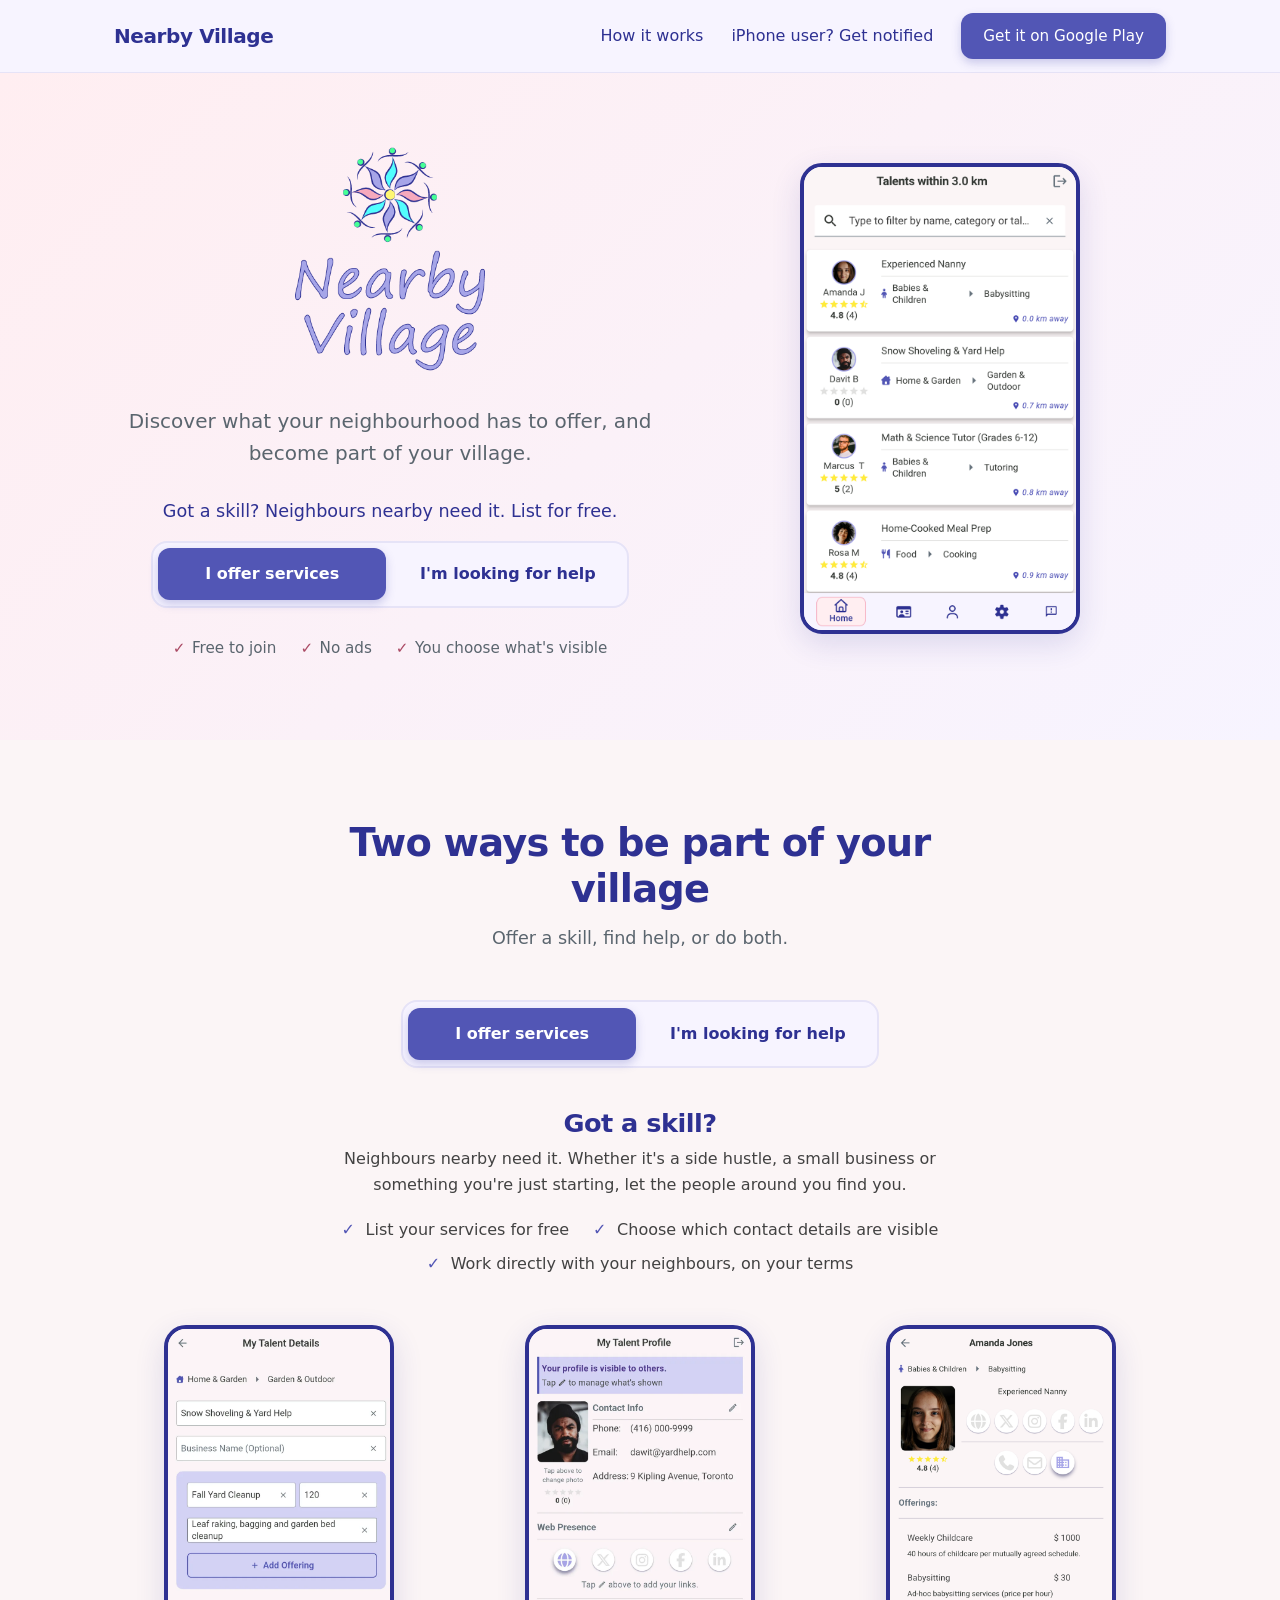
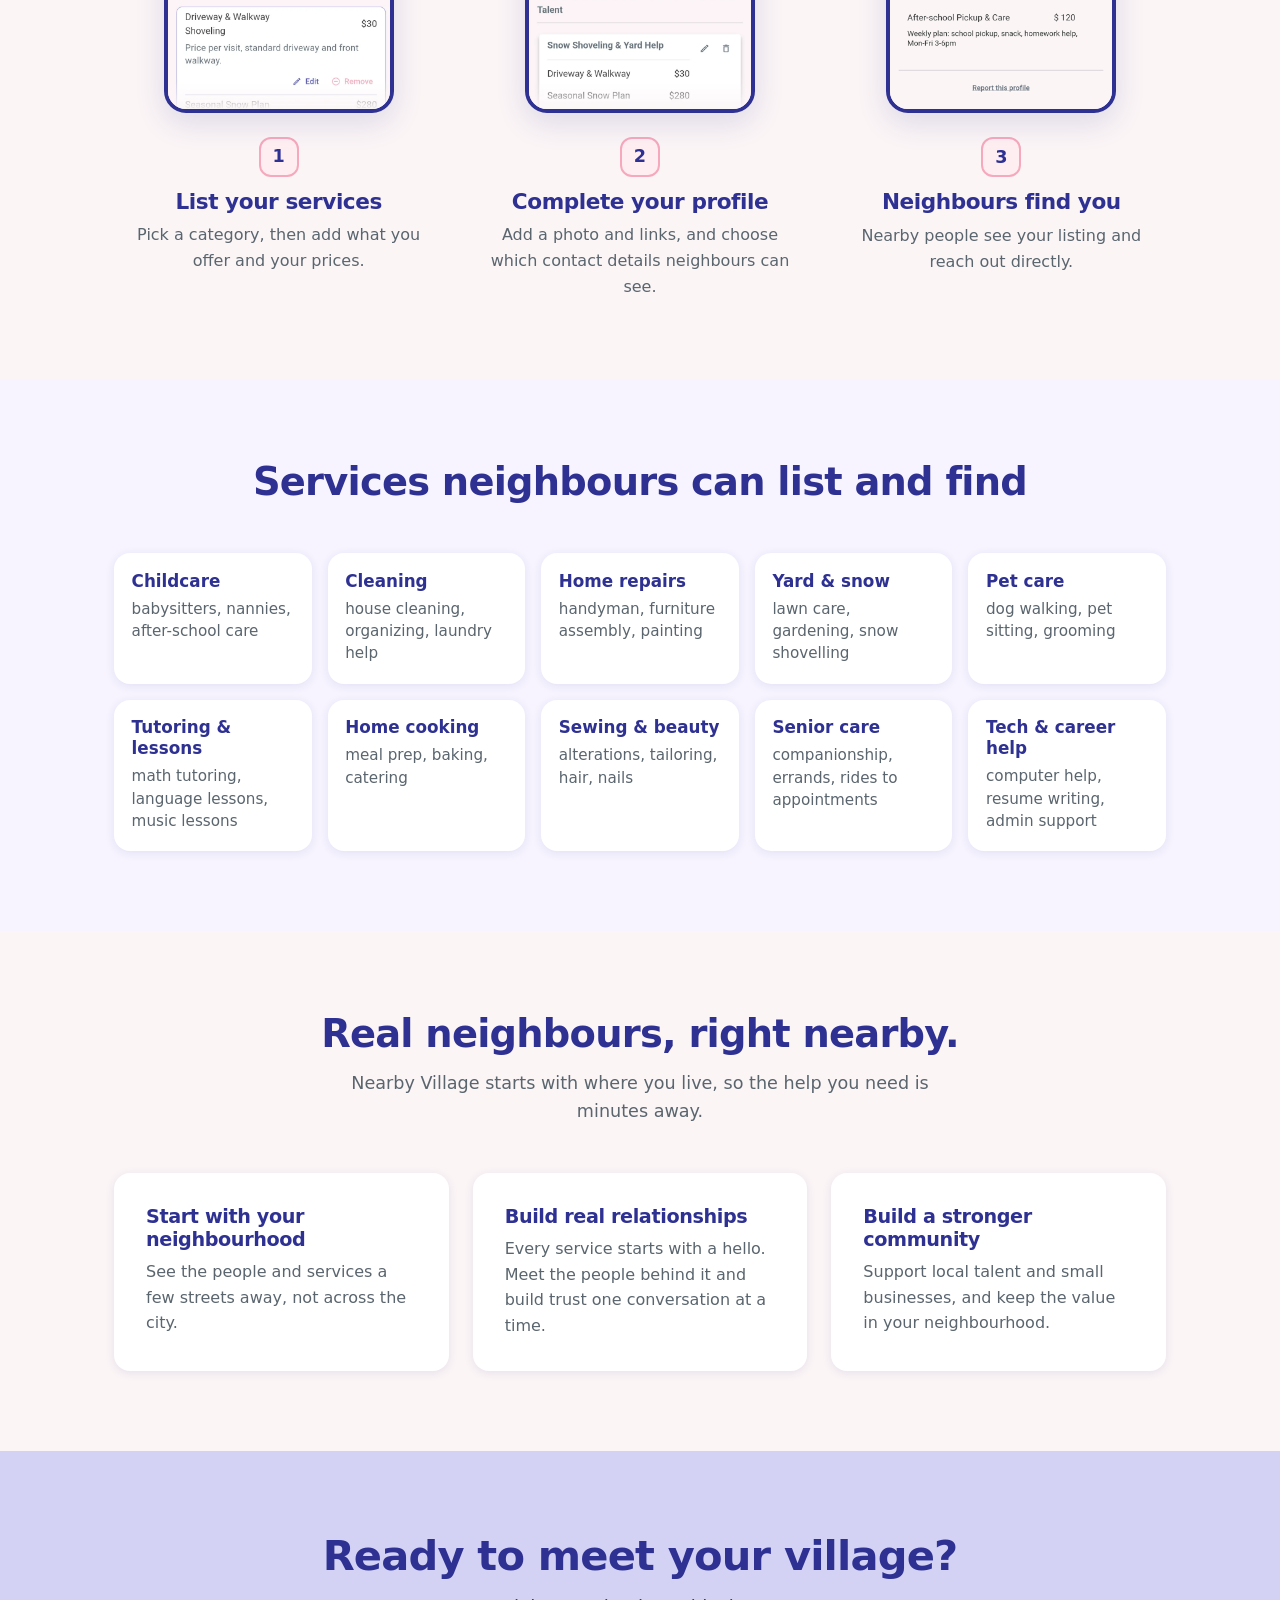
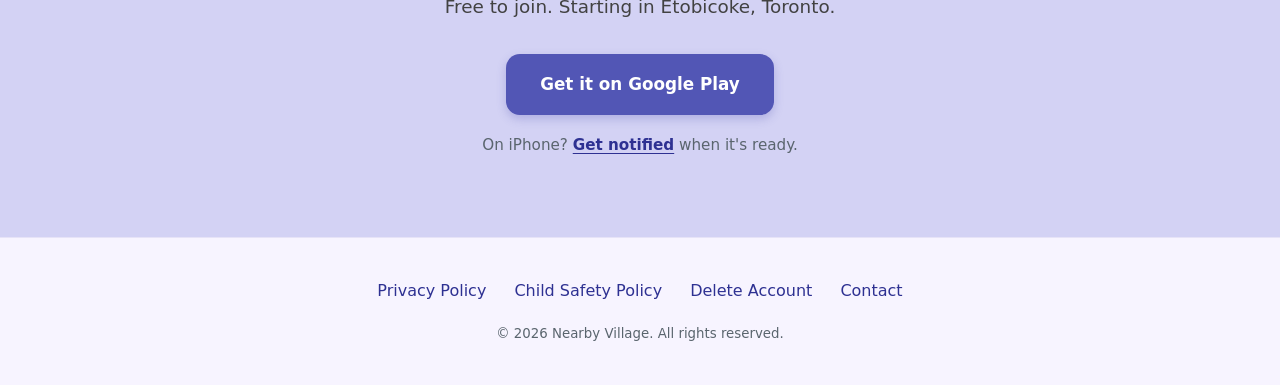
==== index.html @ 56f06c0d "Add Umami analytics script Added Umami analytics script to the HTML head." ====
<!DOCTYPE html>
<html lang="en-CA">
<head>
    <meta charset="UTF-8">
    <meta name="viewport" content="width=device-width, initial-scale=1.0">
    <title>Nearby Village | Discover what your neighbourhood has to offer</title>
    <meta name="description" content="Nearby Village helps you discover local talent, skills and services right in your neighbourhood. Free to join. Starting in Etobicoke, Toronto.">
    <meta name="theme-color" content="#FBF5F6">
    <meta property="og:title" content="Nearby Village | Discover what your neighbourhood has to offer">
    <meta property="og:description" content="Discover the talent, skills and services right in your neighbourhood. Free to join.">
    <meta property="og:type" content="website">
    <link rel="icon" href="nearby_village_logo.png">
    <style>
        :root {
            /* Backgrounds (taken from the app) */
            --bg-app: #FBF5F6;        /* app background */
            --bg-nav: #F7F4FF;        /* app bottom-bar lavender tint */
            --bg-panel: #D3D2F4;      /* app info-panel lavender */
            --bg-selected: #FFEEF1;   /* app selected-tab pink fill */

            /* Brand palette */
            --pink-soft: #F6A9BD;     /* app selected-tab border, highlighter */
            --pink-dark: #AA4A64;     /* small pink text and icons */
            --purple-btn: #5256B5;    /* app buttons and info-panel bar */
            --purple-dark: #2E3192;   /* headings, icons */
            --purple-light: #A6A5E8;

            /* Text */
            --text-dark: #424242;
            --text-light: #5A656E;

            --radius: 16px;
            --card-shadow: 0 2px 10px rgba(46, 49, 146, 0.10);
            --shadow: 0 10px 30px rgba(46, 49, 146, 0.14);
        }

        * { margin: 0; padding: 0; box-sizing: border-box; }

        html { scroll-behavior: smooth; }

        body {
            font-family: system-ui, -apple-system, BlinkMacSystemFont, 'Segoe UI', Roboto, 'Helvetica Neue', Arial, sans-serif;
            line-height: 1.6;
            color: var(--text-dark);
            background: var(--bg-app);
        }

        h1, h2, h3 { color: var(--purple-dark); line-height: 1.2; letter-spacing: -0.02em; }
        a { color: inherit; }
        a:focus-visible, .btn:focus-visible { outline: 3px solid var(--pink-dark); outline-offset: 3px; }

        .skip-link { position: absolute; left: -999px; top: 0; background: #fff; padding: .5rem 1rem; z-index: 200; }
        .skip-link:focus { left: 1rem; top: 1rem; }

        .container { max-width: 1100px; margin: 0 auto; padding: 0 1.5rem; }
        section[id] { scroll-margin-top: 80px; }

        /* ---------- Nav ---------- */
        nav {
            position: sticky; top: 0; z-index: 100;
            background: rgba(247, 244, 255, 0.94);
            backdrop-filter: blur(8px);
            border-bottom: 1px solid #E6E3F7;
        }
        .nav-inner { display: flex; align-items: center; justify-content: space-between; padding: .8rem 1.5rem; max-width: 1100px; margin: 0 auto; }
        .brand { font-weight: 700; font-size: 1.25rem; color: var(--purple-dark); text-decoration: none; letter-spacing: -0.02em; }
        .nav-links { display: flex; align-items: center; gap: 1.75rem; }
        .nav-links a { text-decoration: none; color: var(--purple-dark); font-weight: 500; transition: color .2s ease; }
        .nav-links a:not(.btn):hover { color: var(--pink-dark); }
        .nav-links .btn { color: #fff; padding: .55rem 1.25rem; font-size: .95rem; border-radius: 12px; }

        /* ---------- Buttons (same shape as the app) ---------- */
        .btn {
            display: inline-block; text-decoration: none; font-weight: 600; font-size: 1.05rem; text-align: center;
            padding: .95rem 2rem; border-radius: 14px; border: 2px solid transparent;
            transition: transform .2s ease, box-shadow .2s ease, background-color .2s ease, color .2s ease;
            cursor: pointer;
        }
        .btn-primary { background: var(--purple-btn); color: #fff; box-shadow: 0 4px 10px rgba(82, 86, 181, 0.28); }
        .btn-primary:hover { background: var(--purple-dark); transform: translateY(-2px); box-shadow: 0 8px 16px rgba(46, 49, 146, 0.3); }
        .btn-outline { background: #fff; color: var(--purple-btn); border-color: var(--purple-btn); box-shadow: 0 4px 10px rgba(82, 86, 181, 0.12); }
        .btn-outline:hover { background: var(--purple-btn); color: #fff; transform: translateY(-2px); }

        /* ---------- Hero ---------- */
        .hero { background: linear-gradient(135deg, var(--bg-selected) 0%, var(--bg-nav) 100%); padding: 4rem 0 5rem; overflow: hidden; }
        .hero-grid { display: grid; grid-template-columns: 1.1fr 0.9fr; gap: 3rem; align-items: center; }
        .logo { width: 260px; max-width: 100%; height: auto; display: block; margin: -.5rem 0 1rem -.75rem; }
        /* The headline stays on one line and the size scales down so it always fits its column */
        .hero h1 { font-size: clamp(1.7rem, 3.6vw, 2.6rem); font-weight: 700; margin-bottom: 1.25rem; }
        /* One banner behind the whole headline: lavender on the left fading to pink on the right, behind "village." */
        .hero h1 .banner {
            display: block;
            width: max-content;
            max-width: 100%;
            white-space: nowrap;
            padding: .15em .4em .2em;
            border-radius: .4em;
            background: linear-gradient(90deg, rgba(211, 210, 244, .7) 0%, rgba(211, 210, 244, .7) 30%, rgba(246, 169, 189, .6) 100%);
        }
        .hero .sub { font-size: 1.25rem; color: var(--text-light); margin-bottom: 1.75rem; max-width: 34em; }
        .hero .lead { font-weight: 400; color: var(--purple-dark); margin-bottom: 1rem; font-size: 1.1rem; }
        /* Whole text column is centred, so the logo sits on the same axis as the headline */
        .hero-text { text-align: center; }
        .hero-text .logo { margin-left: auto; margin-right: auto; }
        .hero h1 .banner { margin: 0 auto; }
        .hero .sub { margin-left: auto; margin-right: auto; }
        .trust { justify-content: center; }
        .hero .hero-tabs { margin: 0 auto 1.75rem; }
        .btn-row { display: flex; flex-wrap: wrap; gap: 1rem; margin-bottom: 1.75rem; }
        /* Both hero buttons share one width; colour shows which is primary */
        .btn-row .btn { min-width: 15rem; }
        .trust { display: flex; flex-wrap: wrap; gap: .5rem 1.5rem; list-style: none; color: var(--text-light); font-size: .95rem; }
        .trust li::before { content: "\2713"; color: var(--pink-dark); font-weight: 700; margin-right: .4rem; }
        .hero-visual { display: flex; justify-content: center; }

        /* ---------- Phone frame ----------
           The frame takes its height from the screenshot itself, so any screenshot ratio
           shows in full: nothing is cropped or stretched. */
        .phone {
            position: relative; width: min(280px, 70vw);
            border: 4px solid var(--purple-dark); border-radius: 22px;
            background: var(--bg-app); box-shadow: var(--shadow); overflow: hidden; flex-shrink: 0;
        }
        .phone img { width: 100%; height: auto; display: block; }

        /* ---------- Generic sections ---------- */
        .section { padding: 5rem 0; }
        .section-tint { background: var(--bg-nav); }
        .section-head { text-align: center; max-width: 640px; margin: 0 auto 3rem; }
        .section-head h2 { font-size: clamp(1.7rem, 3.5vw, 2.4rem); margin-bottom: .75rem; }
        .section-head p { color: var(--text-light); font-size: 1.1rem; }

        /* White cards with a soft shadow, like the talent cards in the app */
        .cards { display: grid; grid-template-columns: repeat(auto-fit, minmax(min(250px, 100%), 1fr)); gap: 1.5rem; }
        .card { background: #fff; padding: 2rem; border-radius: var(--radius); box-shadow: var(--card-shadow); transition: transform .3s ease, box-shadow .3s ease; }
        .card:hover { transform: translateY(-4px); box-shadow: 0 8px 20px rgba(46, 49, 146, 0.14); }
        .card h3 { font-size: 1.2rem; margin-bottom: .5rem; }
        .card p { color: var(--text-light); }

        /* ---------- Two ways: toggle + panels ---------- */
        .tabs { display: grid; grid-template-columns: 1fr 1fr; gap: .5rem; margin: 0 auto 2.5rem; padding: .35rem; width: fit-content; max-width: 100%; background: var(--bg-nav); border: 2px solid #E6E3F7; border-radius: 16px; }
        .tab { font: inherit; font-weight: 600; font-size: 1rem; color: var(--purple-dark); background: transparent; border: 2px solid transparent; border-radius: 12px; padding: .7rem 1.5rem; cursor: pointer; transition: background-color .2s ease, color .2s ease, box-shadow .2s ease; }
        .tab { text-align: center; text-decoration: none; display: block; }
        .tab:hover { background: var(--bg-selected); }
        .tab.on, .tab[aria-selected="true"] { background: var(--purple-btn); color: #fff; box-shadow: 0 4px 10px rgba(82, 86, 181, 0.28); }
        .tab.on:hover, .tab[aria-selected="true"]:hover { background: var(--purple-dark); }
        .tab:focus-visible { outline: 3px solid var(--pink-dark); outline-offset: 2px; }
        #get-started { scroll-margin-top: 70px; }
        .panel { margin-bottom: 4rem; }
        .js .panel { display: none; margin-bottom: 0; }
        .js .panel.active { display: block; animation: fade .35s ease; }
        @keyframes fade { from { opacity: 0; transform: translateY(8px); } to { opacity: 1; transform: none; } }
        .panel-intro { text-align: center; max-width: 60rem; margin: 0 auto 3rem; }
        .panel-intro h3 { font-size: 1.6rem; margin-bottom: .5rem; }
        .panel-intro p { margin: 0 auto 1.25rem; max-width: 40rem; }
        .checks { list-style: none; display: flex; flex-wrap: wrap; justify-content: center; gap: .5rem 1.5rem; }
        .checks li { position: relative; padding-left: 1.5rem; text-align: left; }
        .checks li::before { content: "\2713"; position: absolute; left: 0; font-weight: 700; color: var(--purple-btn); }
        .panel-help .checks li::before { color: var(--pink-dark); }

        /* ---------- How it works (one row) ---------- */
        .steps { display: grid; grid-template-columns: repeat(3, 1fr); gap: 2rem; align-items: start; }
        .step { display: flex; flex-direction: column; align-items: center; text-align: center; }
        .step .phone { width: min(230px, 100%); margin-bottom: 1.5rem; }
        .step-num {
            display: inline-flex; align-items: center; justify-content: center;
            width: 2.5rem; height: 2.5rem; border-radius: 12px;
            background: var(--bg-selected); border: 2px solid var(--pink-soft);
            color: var(--purple-dark); font-weight: 700; font-size: 1.1rem; margin-bottom: .75rem;
        }
        .step h3 { font-size: 1.35rem; margin-bottom: .5rem; }
        .step p { color: var(--text-light); max-width: 20em; }

        /* ---------- Final CTA ---------- */
        .final { background: var(--bg-panel); text-align: center; padding: 5rem 1.5rem; }
        .final h2 { font-size: clamp(1.8rem, 4vw, 2.6rem); margin-bottom: .75rem; }
        .final p { color: var(--text-dark); font-size: 1.15rem; margin-bottom: 2rem; }

        /* ---------- Footer (matches the app's light bottom bar) ---------- */
        footer { background: var(--bg-nav); border-top: 1px solid #E6E3F7; text-align: center; padding: 2.5rem 1.5rem; }
        footer .links { display: flex; flex-wrap: wrap; justify-content: center; gap: .5rem 1.75rem; margin-bottom: 1rem; }
        footer a { color: var(--purple-dark); text-decoration: none; font-weight: 500; }
        footer a:hover { text-decoration: underline; }
        footer small { color: var(--text-light); }

        /* ---------- App button labels + iPhone "Get notified" pop-up ---------- */
        .lbl-short { display: none; }
        .final .lbl-long { display: inline; }
        .final .lbl-short { display: none !important; }
        .final .ios-note { margin: 1.1rem 0 0; font-size: .95rem; color: var(--text-light); }
        .final .ios-note a { color: var(--purple-dark); font-weight: 600; text-underline-offset: 3px; }
        @media (max-width: 480px) {
            nav .lbl-long { display: none; }
            nav .lbl-short { display: inline; }
        }

        /* iPhone-only strip at the very top of the page */
        .ios-banner { display: none; background: var(--purple-dark); color: #fff; text-align: center; padding: .6rem 1rem; font-size: .95rem; line-height: 1.35; }
        .ios-banner button { font: inherit; font-weight: 700; color: #fff; background: none; border: none; padding: 0; margin-left: .35rem; text-decoration: underline; text-underline-offset: 3px; cursor: pointer; }
        .ios-banner button:focus-visible { outline: 3px solid var(--pink-soft); outline-offset: 3px; }
        .is-ios .ios-banner { display: block; }

        .is-ios .nav-links .nav-ios { display: none; }

        dialog#notify {
            border: none; border-radius: 20px; padding: 2rem 1.75rem 1.75rem;
            width: calc(100% - 2rem); max-width: 26rem; margin: auto;
            background: #fff; color: var(--text-dark); box-shadow: 0 20px 50px rgba(46, 49, 146, 0.3);
        }
        dialog#notify::backdrop { background: rgba(46, 49, 146, 0.35); }
        dialog#notify h2 { font-size: 1.5rem; margin-bottom: .6rem; padding-right: 2rem; }
        dialog#notify p { margin-bottom: 1rem; }
        dialog#notify .close {
            position: absolute; top: .6rem; right: .6rem; width: 2.5rem; height: 2.5rem;
            border: none; border-radius: 12px; background: transparent; color: var(--purple-dark);
            font-size: 1.6rem; line-height: 1; cursor: pointer;
        }
        dialog#notify .close:hover { background: var(--bg-selected); }
        dialog#notify label { display: block; font-weight: 600; color: var(--purple-dark); margin-bottom: .35rem; }
        dialog#notify input[type="email"] {
            width: 100%; font: inherit; padding: .8rem 1rem; border: 2px solid #D9D6F0; border-radius: 12px;
            background: #fff; color: var(--text-dark); margin-bottom: 1rem;
        }
        dialog#notify input[type="email"]:focus { outline: 3px solid var(--purple-light); outline-offset: 1px; border-color: var(--purple-btn); }
        dialog#notify .btn { width: 100%; }
        dialog#notify .hp { position: absolute; left: -9999px; width: 1px; height: 1px; overflow: hidden; }
        dialog#notify .fine { font-size: .85rem; color: var(--text-light); margin: 1rem 0 0; }
        dialog#notify .fine a { color: var(--purple-btn); }
        dialog#notify .status { min-height: 1.4em; margin: -.25rem 0 .75rem; font-size: .95rem; color: var(--pink-dark); }
        dialog#notify .done { display: none; text-align: center; padding: .5rem 0; }
        dialog#notify.sent .done { display: block; }
        dialog#notify.sent form, dialog#notify.sent .intro { display: none; }

        /* ---------- Services list ---------- */
        .services { list-style: none; display: grid; grid-template-columns: repeat(2, 1fr); gap: 1rem; }
        @media (min-width: 900px) { .services { grid-template-columns: repeat(5, 1fr); } }
        #services .section-head { max-width: 900px; }
        .services li { background: #fff; padding: 1.1rem 1.1rem 1.2rem; border-radius: var(--radius); box-shadow: var(--card-shadow); }
        .services strong { display: block; color: var(--purple-dark); font-size: 1.05rem; line-height: 1.25; margin-bottom: .4rem; }
        .services span { display: block; color: var(--text-light); font-size: .95rem; line-height: 1.45; }

        /* ---------- Responsive ---------- */
        @media (max-width: 800px) {
            .nav-links a:not(.btn) { display: none; }
            .hero { padding: 2.5rem 0 3.5rem; }
            .hero-grid { grid-template-columns: 1fr; gap: 2rem; }
            .panel-intro { margin-bottom: 2rem; }
            .hero-text { text-align: center; }
            .hero-text .logo { width: 210px; margin-left: auto; margin-right: auto; }
            .hero .sub { margin-left: auto; margin-right: auto; }
            /* Banner and toggle share one width so the column reads as a unit; the headline scales to fit the banner */
            .hero h1 { font-size: calc(min(100vw - 48px, 26rem) / 14.2); }
            .hero h1 .banner { margin: 0 auto; width: min(100%, 26rem); text-align: center; padding-left: 0; padding-right: 0; }
            .hero .hero-tabs { width: min(100%, 26rem); }
            .trust { justify-content: center; }
            .hero .hero-tabs { margin: 0 auto 1.75rem; }
            .section { padding: 3.5rem 0; }
            .tab { padding: .65rem .4rem; font-size: .9rem; }
            /* ---- Mobile polish: shorter first screen, swipeable steps ---- */
            .hero-text .logo { width: 150px; margin-bottom: .5rem; }
            .hero .sub { font-size: 1.05rem; margin-bottom: 1.1rem; line-height: 1.55; }
            .hero .lead { font-size: 1rem; margin-bottom: .9rem; }
            .hero h1 { margin-bottom: 1rem; }
            .hero .hero-tabs { margin-bottom: 1.25rem; }
            .card { padding: 1.4rem; }
            .steps { display: flex; grid-template-columns: none; gap: 1rem; overflow-x: auto; scroll-snap-type: x mandatory; margin: 0 -1.5rem; padding: 0 1.5rem 1.5rem; scroll-padding: 0 1.5rem; -webkit-overflow-scrolling: touch; scrollbar-width: none; }
            .steps::-webkit-scrollbar { display: none; }
            .step { flex: 0 0 72%; scroll-snap-align: center; }
        }

        /* Very small phones: slightly smaller toggle text so it stays on one line */
        @media (max-width: 380px) {
            .tab { font-size: .82rem; padding: .65rem .2rem; }
            .hero .lead { font-size: .92rem; }
        }

        /* On small phones one line would make the headline too small, so it breaks into two lines */
        @media (max-width: 560px) {
            .hero .lead .nb { display: block; }
        }

        @media (prefers-reduced-motion: reduce) {
            html { scroll-behavior: auto; }
            * { transition: none !important; }
        }
    </style>
    <script defer src="https://cloud.umami.is/script.js" data-website-id="71352542-48fd-4dcd-9849-dbdf01600e5c"></script>
</head>
<body>
    <a class="skip-link" href="#main">Skip to content</a>

    <div class="ios-banner">Coming soon to iPhone. <button type="button" data-notify-btn>Get notified</button></div>

    <nav aria-label="Main">
        <div class="nav-inner">
            <a class="brand" href="index.html">Nearby Village</a>
            <div class="nav-links">
                <a href="#get-started">How it works</a>
                <a class="nav-ios" href="#notify" data-notify>iPhone user? Get notified</a>
                <a class="btn btn-primary" data-app-link href="https://play.google.com/store/apps/details?id=com.rise.nearby"><span class="lbl-long">Get it on Google Play</span><span class="lbl-short">Google Play</span></a>
            </div>
        </div>
    </nav>

    <main id="main">

        <!-- ================= HERO ================= -->
        <section class="hero">
            <div class="container hero-grid">
                <div class="hero-text">
                    <img src="nearby_village_logo.png" alt="Nearby Village app logo" class="logo">
                    <p class="sub">Discover what your neighbourhood has to offer, and become part of your village.</p>
                    <p class="lead"><span class="nb">Got a skill? Neighbours nearby need it.</span> <span class="nb">List for free.</span></p>
                    <div class="tabs hero-tabs">
                        <a href="#for-talents" class="tab on">I offer services</a>
                        <a href="#for-help" class="tab">I'm looking for help</a>
                    </div>
                    <ul class="trust">
                        <li>Free to join</li>
                        <li>No ads</li>
                        <li>You choose what's visible</li>
                    </ul>
                </div>
                <div class="hero-visual">
                    <div class="phone">
                        <img src="screens/list.png" alt="Nearby Village app home screen listing talents within 3 km, with ratings and distance" width="720" height="1232">
                    </div>
                </div>
            </div>
        </section>

        <!-- ================= TWO WAYS + HOW IT WORKS ================= -->
        <section class="section" id="get-started">
            <div class="container">
                <div class="section-head">
                    <h2>Two ways to be part of your village</h2>
                    <p>Offer a skill, find help, or do both.</p>
                </div>

                <div class="tabs" role="tablist" aria-label="Choose how you'll use Nearby Village">
                    <button class="tab" role="tab" id="tab-talents" aria-controls="for-talents" aria-selected="true" type="button">I offer services</button>
                    <button class="tab" role="tab" id="tab-help" aria-controls="for-help" aria-selected="false" type="button">I'm looking for help</button>
                </div>

                <div class="panel panel-talent active" id="for-talents" role="tabpanel" aria-labelledby="tab-talents">
                    <div class="panel-intro">
                        <h3>Got a skill?</h3>
                        <p>Neighbours nearby need it. Whether it's a side hustle, a small business or something you're just starting, let the people around you find you.</p>
                        <ul class="checks">
                            <li>List your services for free</li>
                            <li>Choose which contact details are visible</li>
                            <li>Work directly with your neighbours, on your terms</li>
                        </ul>
                    </div>
                    <div class="steps">
                        <div class="step">
                            <div class="phone"><img src="screens/talent-details.webp" alt="Nearby Village app screen for adding a service with its offerings and prices" loading="lazy" width="720" height="1232"></div>
                            <span class="step-num">1</span>
                            <h3>List your services</h3>
                            <p>Pick a category, then add what you offer and your prices.</p>
                        </div>
                        <div class="step">
                            <div class="phone"><img src="screens/talent-profile.webp" alt="Nearby Village app talent profile showing contact info, web links and listed services" loading="lazy" width="720" height="1232"></div>
                            <span class="step-num">2</span>
                            <h3>Complete your profile</h3>
                            <p>Add a photo and links, and choose which contact details neighbours can see.</p>
                        </div>
                        <div class="step">
                            <div class="phone"><img src="screens/talent.png" alt="Nearby Village app talent profile as neighbours see it, with rating, offerings and contact options" loading="lazy" width="720" height="1232"></div>
                            <span class="step-num">3</span>
                            <h3>Neighbours find you</h3>
                            <p>Nearby people see your listing and reach out directly.</p>
                        </div>
                    </div>
                </div>

                <div class="panel panel-help" id="for-help" role="tabpanel" aria-labelledby="tab-help">
                    <div class="panel-intro">
                        <h3>Looking for help?</h3>
                        <p>Find people nearby for everyday tasks and see who is in your neighbourhood before you reach out.</p>
                        <ul class="checks">
                            <li>Browse local talent in your area</li>
                            <li>Check ratings and reviews from neighbours</li>
                            <li>Contact people directly</li>
                        </ul>
                    </div>
                    <div class="steps">
                        <div class="step">
                            <div class="phone"><img src="screens/map.png" alt="Nearby Village app screen with a map and slider for setting your neighbourhood radius" loading="lazy" width="720" height="1232"></div>
                            <span class="step-num">1</span>
                            <h3>Set your neighbourhood</h3>
                            <p>Choose how far to look, from 1 km to 30 km. Your full address stays private unless you list a skill and choose to share it.</p>
                        </div>
                        <div class="step">
                            <div class="phone"><img src="screens/list.png" alt="Nearby Village app list of local talent in your neighbourhood" loading="lazy" width="720" height="1232"></div>
                            <span class="step-num">2</span>
                            <h3>Browse who&rsquo;s nearby</h3>
                            <p>See local talent and services around you.</p>
                        </div>
                        <div class="step">
                            <div class="phone"><img src="screens/talent.png" alt="Nearby Village app talent profile with rating, offerings and contact options" loading="lazy" width="720" height="1232"></div>
                            <span class="step-num">3</span>
                            <h3>Check ratings, then reach out</h3>
                            <p>Contact neighbours directly, on your terms.</p>
                        </div>
                    </div>
                </div>
            </div>
        </section>

        <!-- ================= SERVICES ================= -->
        <section class="section section-tint" id="services">
            <div class="container">
                <div class="section-head">
                    <h2>Services neighbours can list and find</h2>
                </div>
                <ul class="services">
                    <li><strong>Childcare</strong><span>babysitters, nannies, after-school care</span></li>
                    <li><strong>Cleaning</strong><span>house cleaning, organizing, laundry help</span></li>
                    <li><strong>Home repairs</strong><span>handyman, furniture assembly, painting</span></li>
                    <li><strong>Yard &amp; snow</strong><span>lawn care, gardening, snow shovelling</span></li>
                    <li><strong>Pet care</strong><span>dog walking, pet sitting, grooming</span></li>
                    <li><strong>Tutoring &amp; lessons</strong><span>math tutoring, language lessons, music lessons</span></li>
                    <li><strong>Home cooking</strong><span>meal prep, baking, catering</span></li>
                    <li><strong>Sewing &amp; beauty</strong><span>alterations, tailoring, hair, nails</span></li>
                    <li><strong>Senior care</strong><span>companionship, errands, rides to appointments</span></li>
                    <li><strong>Tech &amp; career help</strong><span>computer help, resume writing, admin support</span></li>
                </ul>
            </div>
        </section>

        <!-- ================= WHY NEARBY ================= -->
        <section class="section">
            <div class="container">
                <div class="section-head">
                    <h2>Real neighbours, right nearby.</h2>
                    <p>Nearby Village starts with where you live, so the help you need is minutes away.</p>
                </div>
                <div class="cards">
                    <div class="card">
                        <h3>Start with your neighbourhood</h3>
                        <p>See the people and services a few streets away, not across the city.</p>
                    </div>
                    <div class="card">
                        <h3>Build real relationships</h3>
                        <p>Every service starts with a hello. Meet the people behind it and build trust one conversation at a time.</p>
                    </div>
                    <div class="card">
                        <h3>Build a stronger community</h3>
                        <p>Support local talent and small businesses, and keep the value in your neighbourhood.</p>
                    </div>
                </div>
            </div>
        </section>

        <!-- ================= FINAL CTA ================= -->
        <section class="final" id="get-app">
            <div class="container">
                <h2>Ready to meet your village?</h2>
                <p>Free to join. Starting in Etobicoke, Toronto.</p>
                <a class="btn btn-primary" data-app-link href="https://play.google.com/store/apps/details?id=com.rise.nearby"><span class="lbl-long">Get it on Google Play</span><span class="lbl-short">Get it on Google Play</span></a>
                <p class="ios-note">On iPhone? <a href="#notify" data-notify>Get notified</a> when it's ready.</p>
            </div>
        </section>

    </main>

    <footer>
        <div class="links">
            <a href="privacy.html">Privacy Policy</a>
            <a href="child_safety_policy.html">Child Safety Policy</a>
            <a href="delete_account.html">Delete Account</a>
            <!-- TODO: swap for a custom-domain address when ready -->
            <a href="mailto:nearby.feedback@gmail.com">Contact</a>
        </div>
        <small>&copy; 2026 Nearby Village. All rights reserved.</small>
    </footer>
    <script>
        (function () {
            document.documentElement.classList.add('js');
            var tabs = { 'for-talents': document.getElementById('tab-talents'), 'for-help': document.getElementById('tab-help') };
            function show(id, scroll) {
                Object.keys(tabs).forEach(function (k) {
                    var on = k === id;
                    tabs[k].setAttribute('aria-selected', on);
                    tabs[k].tabIndex = on ? 0 : -1;
                    document.getElementById(k).classList.toggle('active', on);
                });
                if (scroll) document.getElementById('get-started').scrollIntoView({ behavior: 'smooth' });
            }
            Object.keys(tabs).forEach(function (k) {
                tabs[k].addEventListener('click', function () { show(k, false); history.replaceState(null, '', '#' + k); });
                tabs[k].addEventListener('keydown', function (e) {
                    if (e.key === 'ArrowLeft' || e.key === 'ArrowRight') {
                        var other = k === 'for-talents' ? 'for-help' : 'for-talents';
                        show(other, false); tabs[other].focus();
                    }
                });
            });
            document.querySelectorAll('a[href="#for-talents"], a[href="#for-help"]').forEach(function (a) {
                a.addEventListener('click', function (e) {
                    e.preventDefault();
                    var id = a.getAttribute('href').slice(1);
                    show(id, true); history.replaceState(null, '', '#' + id);
                });
            });
            var h = location.hash.slice(1);
            show(tabs[h] ? h : 'for-talents', false);
            if (tabs[h]) document.getElementById('get-started').scrollIntoView();
        })();
    </script>
    <dialog id="notify" aria-labelledby="notify-title">
        <button type="button" class="close" aria-label="Close">&times;</button>
        <div class="intro">
            <h2 id="notify-title">Coming soon to iPhone</h2>
            <p>We'll let you know as soon as Nearby Village is available on the App Store.</p>
        </div>
        <form id="notify-form" novalidate>
            <label for="notify-email">Your email</label>
            <input type="email" id="notify-email" name="email" autocomplete="email" inputmode="email" placeholder="you@example.com" required>
            <div class="hp" aria-hidden="true"><label>Leave this empty <input type="text" name="website" tabindex="-1" autocomplete="off"></label></div>
            <p class="status" id="notify-status" role="status" aria-live="polite"></p>
            <button type="submit" class="btn btn-primary">Notify me</button>
            <p class="fine">We'll send one email when it's ready, and nothing else. You can unsubscribe at any time. See our <a href="privacy.html#email-signup">Privacy Policy</a>.</p>
        </form>
        <div class="done" role="status">
            <h2>You're on the list!</h2>
            <p>Thank you. We'll email you as soon as Nearby Village is on the App Store.</p>
            <button type="button" class="btn btn-primary close-done">Close</button>
        </div>
    </dialog>
    <script>
        /* App links and the iPhone "Get notified" pop-up */
        (function () {
            /* ---- SETTINGS: fill these in ---- */
            var CONFIG = {
                playUrl: 'https://play.google.com/store/apps/details?id=com.rise.nearby',            /* your Google Play listing URL, e.g. https://play.google.com/store/apps/details?id=... */
                firebase: { projectId: 'nearby-ios-85bf2', apiKey: 'AIzaSyARjsWOo3f2gd5XRJ0lJ5teA9H68BiLJgk' }   /* from Firebase console > Project settings > Your apps > Web app */
            };

            var ua = navigator.userAgent || '';
            var isIOS = /iPhone|iPad|iPod/.test(ua) || (navigator.platform === 'MacIntel' && navigator.maxTouchPoints > 1);
            if (isIOS) document.documentElement.classList.add('is-ios');
            var dlg = document.getElementById('notify');
            var form = document.getElementById('notify-form');
            var email = document.getElementById('notify-email');
            var status = document.getElementById('notify-status');

            function openDialog(e) {
                if (e) e.preventDefault();
                if (dlg.showModal) { dlg.showModal(); } else { dlg.setAttribute('open', ''); }
                setTimeout(function () { email.focus(); }, 50);
            }
            function closeDialog() { if (dlg.close) { dlg.close(); } else { dlg.removeAttribute('open'); } }

            /* Android, desktop and everything else: straight to Google Play. iPhone/iPad: "Get notified". */
            document.querySelectorAll('[data-app-link]').forEach(function (a) {
                if (isIOS) {
                    a.setAttribute('href', '#notify');
                    a.innerHTML = '<span class="lbl-long">Get notified</span><span class="lbl-short">Get notified</span>';
                    a.addEventListener('click', openDialog);
                } else if (CONFIG.playUrl) {
                    a.setAttribute('href', CONFIG.playUrl);
                }
            });
            document.querySelectorAll('.ios-note').forEach(function (n) { if (isIOS) n.style.display = 'none'; });
            document.querySelectorAll('[data-notify-btn]').forEach(function (b) { b.addEventListener('click', openDialog); });
            document.querySelectorAll('a[data-notify]').forEach(function (a) { a.addEventListener('click', openDialog); });

            if (location.hash === '#notify') openDialog();   /* arriving from the other pages' menu */
            dlg.querySelector('.close').addEventListener('click', closeDialog);
            dlg.querySelector('.close-done').addEventListener('click', closeDialog);
            dlg.addEventListener('click', function (e) { if (e.target === dlg) closeDialog(); });
            dlg.addEventListener('close', function () { dlg.classList.remove('sent'); status.textContent = ''; form.reset(); });

            form.addEventListener('submit', function (e) {
                e.preventDefault();
                var value = email.value.trim().toLowerCase();
                status.textContent = '';
                if (!/^[^@\s]+@[^@\s]+\.[^@\s]+$/.test(value) || value.length > 254) {
                    status.textContent = 'Please enter a valid email address.';
                    email.focus();
                    return;
                }
                if (form.elements.website.value) { dlg.classList.add('sent'); return; }   /* hidden field filled in: a bot */
                var fb = CONFIG.firebase;
                if (!fb.projectId || !fb.apiKey) {
                    console.warn('Email sign-up is not configured yet (CONFIG.firebase).');
                    status.textContent = 'Sign-up is not available just yet. Please check back soon.';
                    return;
                }
                var btn = form.querySelector('button[type="submit"]');
                btn.disabled = true;
                var url = 'https://firestore.googleapis.com/v1/projects/' + encodeURIComponent(fb.projectId) +
                    '/databases/(default)/documents/waitList?documentId=' + encodeURIComponent(value) +
                    '&key=' + encodeURIComponent(fb.apiKey);
                fetch(url, {
                    method: 'POST',
                    headers: { 'Content-Type': 'application/json' },
                    body: JSON.stringify({ fields: {
                        email: { stringValue: value },
                        source: { stringValue: 'website' },
                        consent: { stringValue: 'Email me once when Nearby Village is available on the App Store' },
                        createdAt: { timestampValue: new Date().toISOString() }
                    } })
                }).then(function (r) {
                    /* 403/409 means this address is already on the list. We show the same thank-you, so nobody can check who is on it. */
                    if (r.ok || r.status === 403 || r.status === 409) { dlg.classList.add('sent'); }
                    else { throw new Error('HTTP ' + r.status); }
                }).catch(function (err) {
                    console.warn('Sign-up failed', err);
                    status.textContent = 'Something went wrong. Please try again in a moment.';
                }).then(function () { btn.disabled = false; });
            });
        })();
    </script>
    <!-- Cloudflare Web Analytics --><script type='module' src='https://static.cloudflareinsights.com/beacon.min.js' data-cf-beacon='{"token": "25209b9ceb5647c0b08dbc9ea81604d3"}'></script><!-- End Cloudflare Web Analytics -->
</body>
</html>
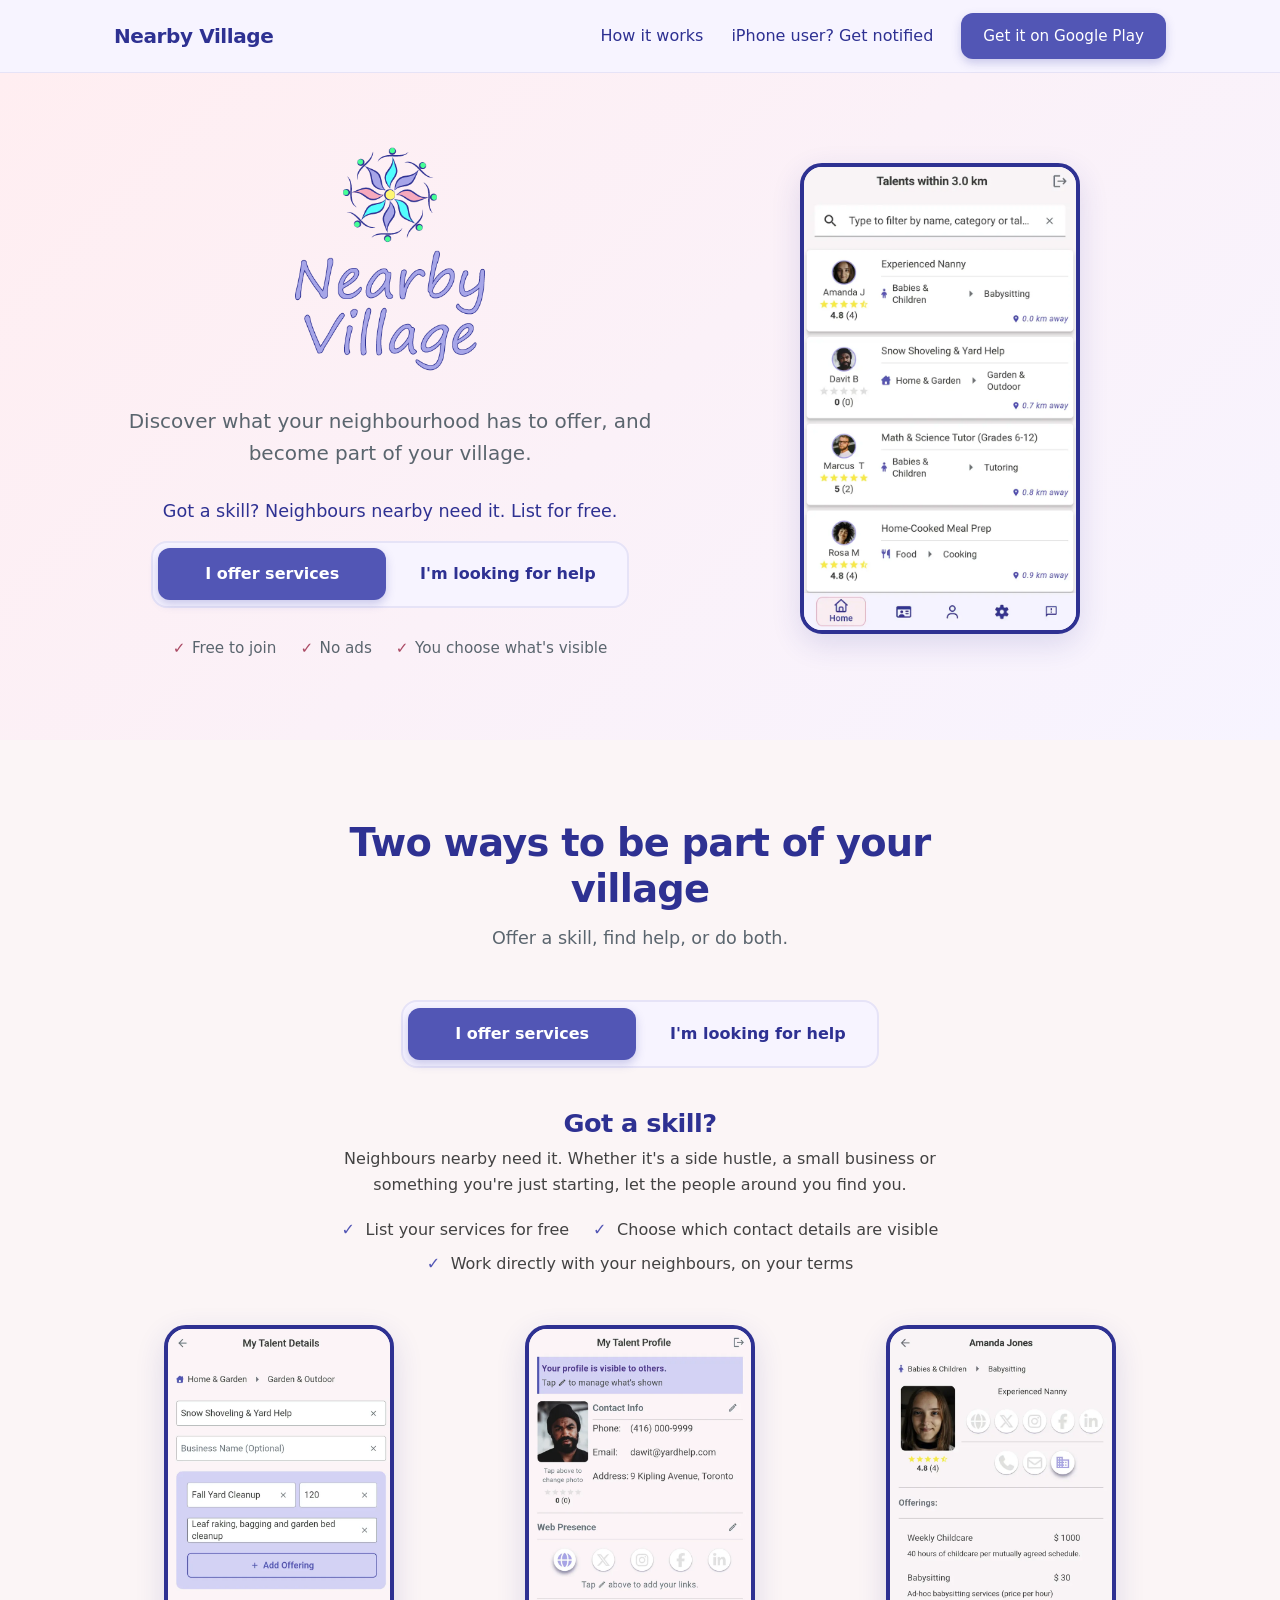
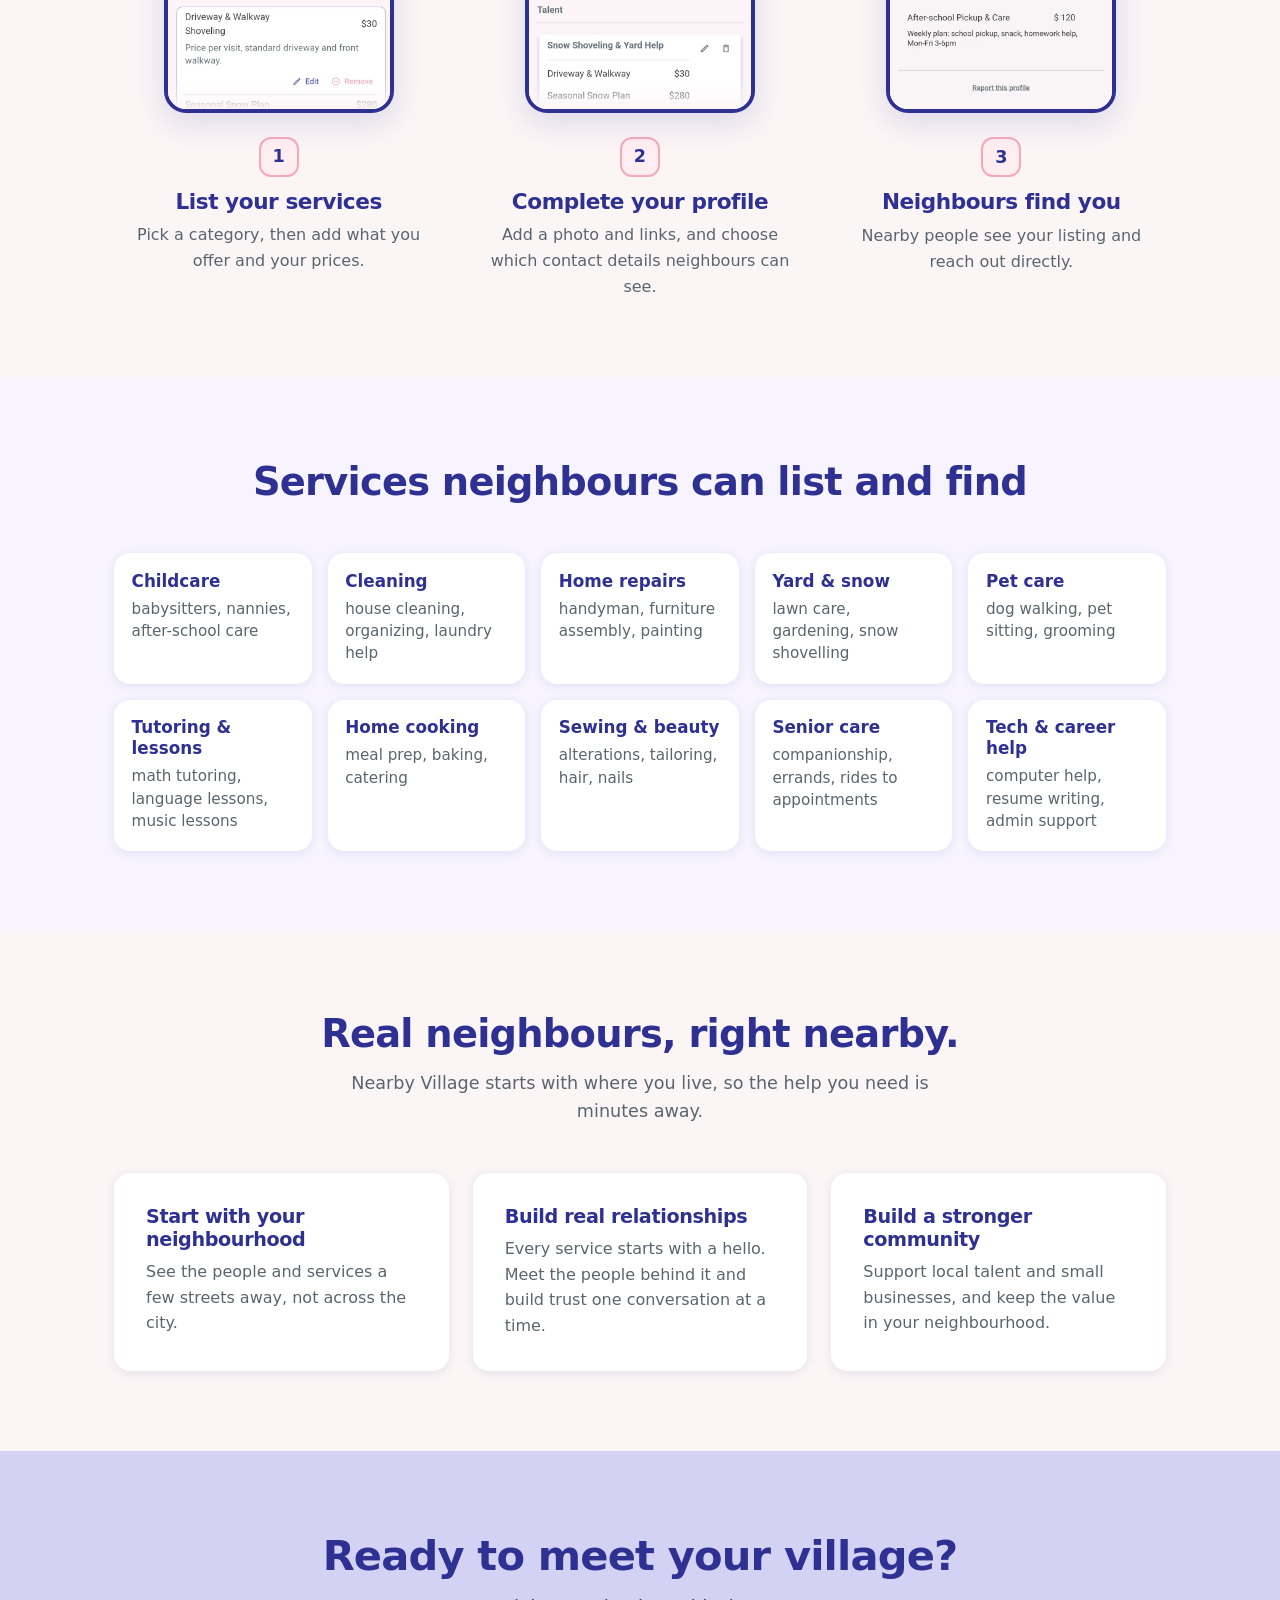
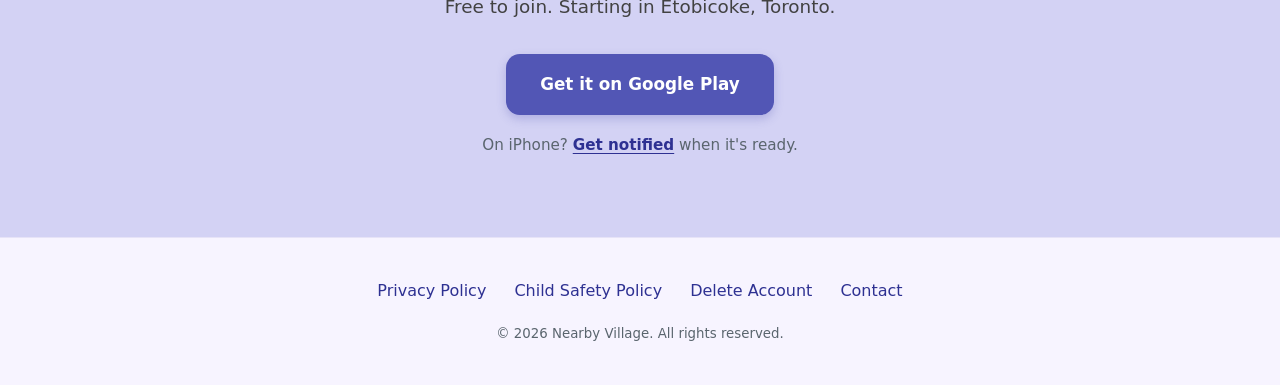
==== commit 117b3e3b: "Add files via upload" ====
--- a/index.html
+++ b/index.html
@@ -3,12 +3,21 @@
 <head>
     <meta charset="UTF-8">
     <meta name="viewport" content="width=device-width, initial-scale=1.0">
-    <title>Nearby Village | Discover what your neighbourhood has to offer</title>
+    <title>Nearby Village | Discover local talent near you</title>
     <meta name="description" content="Nearby Village helps you discover local talent, skills and services right in your neighbourhood. Free to join. Starting in Etobicoke, Toronto.">
+    <link rel="canonical" href="https://nearbyvillage.ca/">
     <meta name="theme-color" content="#FBF5F6">
     <meta property="og:title" content="Nearby Village | Discover what your neighbourhood has to offer">
     <meta property="og:description" content="Discover the talent, skills and services right in your neighbourhood. Free to join.">
     <meta property="og:type" content="website">
+    <meta property="og:url" content="https://nearbyvillage.ca/">
+    <meta property="og:site_name" content="Nearby Village">
+    <meta property="og:image" content="https://nearbyvillage.ca/nearby_village_logo.png">
+    <meta property="og:image:alt" content="Nearby Village logo">
+    <meta name="twitter:card" content="summary">
+    <meta name="twitter:title" content="Nearby Village | Discover what your neighbourhood has to offer">
+    <meta name="twitter:description" content="Discover the talent, skills and services right in your neighbourhood. Free to join.">
+    <meta name="twitter:image" content="https://nearbyvillage.ca/nearby_village_logo.png">
     <link rel="icon" href="nearby_village_logo.png">
     <style>
         :root {
@@ -97,7 +106,7 @@
             border-radius: .4em;
             background: linear-gradient(90deg, rgba(211, 210, 244, .7) 0%, rgba(211, 210, 244, .7) 30%, rgba(246, 169, 189, .6) 100%);
         }
-        .hero .sub { font-size: 1.25rem; color: var(--text-light); margin-bottom: 1.75rem; max-width: 34em; }
+        .hero .sub { font-size: 1.25rem; font-weight: 400; line-height: 1.6; letter-spacing: normal; color: var(--text-light); margin-bottom: 1.75rem; max-width: 34em; }
         .hero .lead { font-weight: 400; color: var(--purple-dark); margin-bottom: 1rem; font-size: 1.1rem; }
         /* Whole text column is centred, so the logo sits on the same axis as the headline */
         .hero-text { text-align: center; }
@@ -287,17 +296,17 @@
     <script defer src="https://cloud.umami.is/script.js" data-website-id="71352542-48fd-4dcd-9849-dbdf01600e5c"></script>
 </head>
 <body>
-    <a class="skip-link" href="#main">Skip to content</a>
-
-    <div class="ios-banner">Coming soon to iPhone. <button type="button" data-notify-btn>Get notified</button></div>
+    <a class="skip-link" href="#main" data-umami-event="Skip to content click" data-umami-event-location="top of page">Skip to content</a>
+
+    <div class="ios-banner">Coming soon to iPhone. <button type="button" data-notify-btn data-umami-event="Get notified click" data-umami-event-location="iPhone banner">Get notified</button></div>
 
     <nav aria-label="Main">
         <div class="nav-inner">
-            <a class="brand" href="index.html">Nearby Village</a>
+            <a class="brand" href="/" data-umami-event="Brand click" data-umami-event-location="top bar">Nearby Village</a>
             <div class="nav-links">
-                <a href="#get-started">How it works</a>
-                <a class="nav-ios" href="#notify" data-notify>iPhone user? Get notified</a>
-                <a class="btn btn-primary" data-app-link href="https://play.google.com/store/apps/details?id=com.rise.nearby"><span class="lbl-long">Get it on Google Play</span><span class="lbl-short">Google Play</span></a>
+                <a href="#get-started" data-umami-event="How it works click" data-umami-event-location="top bar">How it works</a>
+                <a class="nav-ios" href="#notify" data-notify data-umami-event="Get notified click" data-umami-event-location="top bar">iPhone user? Get notified</a>
+                <a class="btn btn-primary" data-app-link href="https://play.google.com/store/apps/details?id=com.rise.nearby" data-umami-event="Google Play click" data-umami-event-location="top bar"><span class="lbl-long">Get it on Google Play</span><span class="lbl-short">Get the app</span></a>
             </div>
         </div>
     </nav>
@@ -308,12 +317,12 @@
         <section class="hero">
             <div class="container hero-grid">
                 <div class="hero-text">
-                    <img src="nearby_village_logo.png" alt="Nearby Village app logo" class="logo">
-                    <p class="sub">Discover what your neighbourhood has to offer, and become part of your village.</p>
+                    <img src="nearby_village_logo.png" alt="Nearby Village app logo" class="logo" width="408" height="408">
+                    <h1 class="sub">Discover what your neighbourhood has to offer, and become part of your village.</h1>
                     <p class="lead"><span class="nb">Got a skill? Neighbours nearby need it.</span> <span class="nb">List for free.</span></p>
                     <div class="tabs hero-tabs">
-                        <a href="#for-talents" class="tab on">I offer services</a>
-                        <a href="#for-help" class="tab">I'm looking for help</a>
+                        <a href="#for-talents" class="tab on" data-umami-event="I offer services click" data-umami-event-location="hero">I offer services</a>
+                        <a href="#for-help" class="tab" data-umami-event="I'm looking for help click" data-umami-event-location="hero">I'm looking for help</a>
                     </div>
                     <ul class="trust">
                         <li>Free to join</li>
@@ -323,7 +332,7 @@
                 </div>
                 <div class="hero-visual">
                     <div class="phone">
-                        <img src="screens/list.png" alt="Nearby Village app home screen listing talents within 3 km, with ratings and distance" width="720" height="1232">
+                        <img src="screens/list.webp" alt="Nearby Village app home screen listing talents within 3 km, with ratings and distance" width="720" height="1226">
                     </div>
                 </div>
             </div>
@@ -338,8 +347,8 @@
                 </div>
 
                 <div class="tabs" role="tablist" aria-label="Choose how you'll use Nearby Village">
-                    <button class="tab" role="tab" id="tab-talents" aria-controls="for-talents" aria-selected="true" type="button">I offer services</button>
-                    <button class="tab" role="tab" id="tab-help" aria-controls="for-help" aria-selected="false" type="button">I'm looking for help</button>
+                    <button class="tab" role="tab" id="tab-talents" aria-controls="for-talents" aria-selected="true" type="button" data-umami-event="I offer services click" data-umami-event-location="mid page">I offer services</button>
+                    <button class="tab" role="tab" id="tab-help" aria-controls="for-help" aria-selected="false" type="button" data-umami-event="I'm looking for help click" data-umami-event-location="mid page">I'm looking for help</button>
                 </div>
 
                 <div class="panel panel-talent active" id="for-talents" role="tabpanel" aria-labelledby="tab-talents">
@@ -366,7 +375,7 @@
                             <p>Add a photo and links, and choose which contact details neighbours can see.</p>
                         </div>
                         <div class="step">
-                            <div class="phone"><img src="screens/talent.png" alt="Nearby Village app talent profile as neighbours see it, with rating, offerings and contact options" loading="lazy" width="720" height="1232"></div>
+                            <div class="phone"><img src="screens/talent.webp" alt="Nearby Village app talent profile as neighbours see it, with rating, offerings and contact options" loading="lazy" width="720" height="1234"></div>
                             <span class="step-num">3</span>
                             <h3>Neighbours find you</h3>
                             <p>Nearby people see your listing and reach out directly.</p>
@@ -386,19 +395,19 @@
                     </div>
                     <div class="steps">
                         <div class="step">
-                            <div class="phone"><img src="screens/map.png" alt="Nearby Village app screen with a map and slider for setting your neighbourhood radius" loading="lazy" width="720" height="1232"></div>
+                            <div class="phone"><img src="screens/map.webp" alt="Nearby Village app screen with a map and slider for setting your neighbourhood radius" loading="lazy" width="720" height="1224"></div>
                             <span class="step-num">1</span>
                             <h3>Set your neighbourhood</h3>
                             <p>Choose how far to look, from 1 km to 30 km. Your full address stays private unless you list a skill and choose to share it.</p>
                         </div>
                         <div class="step">
-                            <div class="phone"><img src="screens/list.png" alt="Nearby Village app list of local talent in your neighbourhood" loading="lazy" width="720" height="1232"></div>
+                            <div class="phone"><img src="screens/list.webp" alt="Nearby Village app list of local talent in your neighbourhood" loading="lazy" width="720" height="1226"></div>
                             <span class="step-num">2</span>
                             <h3>Browse who&rsquo;s nearby</h3>
                             <p>See local talent and services around you.</p>
                         </div>
                         <div class="step">
-                            <div class="phone"><img src="screens/talent.png" alt="Nearby Village app talent profile with rating, offerings and contact options" loading="lazy" width="720" height="1232"></div>
+                            <div class="phone"><img src="screens/talent.webp" alt="Nearby Village app talent profile with rating, offerings and contact options" loading="lazy" width="720" height="1234"></div>
                             <span class="step-num">3</span>
                             <h3>Check ratings, then reach out</h3>
                             <p>Contact neighbours directly, on your terms.</p>
@@ -458,8 +467,8 @@
             <div class="container">
                 <h2>Ready to meet your village?</h2>
                 <p>Free to join. Starting in Etobicoke, Toronto.</p>
-                <a class="btn btn-primary" data-app-link href="https://play.google.com/store/apps/details?id=com.rise.nearby"><span class="lbl-long">Get it on Google Play</span><span class="lbl-short">Get it on Google Play</span></a>
-                <p class="ios-note">On iPhone? <a href="#notify" data-notify>Get notified</a> when it's ready.</p>
+                <a class="btn btn-primary" data-app-link href="https://play.google.com/store/apps/details?id=com.rise.nearby" data-umami-event="Google Play click" data-umami-event-location="bottom"><span class="lbl-long">Get it on Google Play</span><span class="lbl-short">Get it on Google Play</span></a>
+                <p class="ios-note">On iPhone? <a href="#notify" data-notify data-umami-event="Get notified click" data-umami-event-location="bottom">Get notified</a> when it's ready.</p>
             </div>
         </section>
 
@@ -467,11 +476,11 @@
 
     <footer>
         <div class="links">
-            <a href="privacy.html">Privacy Policy</a>
-            <a href="child_safety_policy.html">Child Safety Policy</a>
-            <a href="delete_account.html">Delete Account</a>
+            <a href="privacy.html" data-umami-event="Privacy Policy click" data-umami-event-location="footer">Privacy Policy</a>
+            <a href="child_safety_policy.html" data-umami-event="Child Safety Policy click" data-umami-event-location="footer">Child Safety Policy</a>
+            <a href="delete_account.html" data-umami-event="Delete Account click" data-umami-event-location="footer">Delete Account</a>
             <!-- TODO: swap for a custom-domain address when ready -->
-            <a href="mailto:nearby.feedback@gmail.com">Contact</a>
+            <a href="mailto:nearby.feedback@gmail.com" data-umami-event="Contact click" data-umami-event-location="footer">Contact</a>
         </div>
         <small>&copy; 2026 Nearby Village. All rights reserved.</small>
     </footer>
@@ -479,12 +488,22 @@
         (function () {
             document.documentElement.classList.add('js');
             var tabs = { 'for-talents': document.getElementById('tab-talents'), 'for-help': document.getElementById('tab-help') };
+            /* The two tabs at the top of the page (links). They need to be highlighted too. */
+            var heroTabs = {
+                'for-talents': document.querySelector('.hero-tabs a[href="#for-talents"]'),
+                'for-help': document.querySelector('.hero-tabs a[href="#for-help"]')
+            };
             function show(id, scroll) {
                 Object.keys(tabs).forEach(function (k) {
                     var on = k === id;
                     tabs[k].setAttribute('aria-selected', on);
                     tabs[k].tabIndex = on ? 0 : -1;
                     document.getElementById(k).classList.toggle('active', on);
+                    if (heroTabs[k]) {
+                        heroTabs[k].classList.toggle('on', on);
+                        if (on) { heroTabs[k].setAttribute('aria-current', 'true'); }
+                        else { heroTabs[k].removeAttribute('aria-current'); }
+                    }
                 });
                 if (scroll) document.getElementById('get-started').scrollIntoView({ behavior: 'smooth' });
             }
@@ -510,7 +529,7 @@
         })();
     </script>
     <dialog id="notify" aria-labelledby="notify-title">
-        <button type="button" class="close" aria-label="Close">&times;</button>
+        <button type="button" class="close" aria-label="Close" data-umami-event="Notify dialog close click" data-umami-event-location="notify dialog">&times;</button>
         <div class="intro">
             <h2 id="notify-title">Coming soon to iPhone</h2>
             <p>We'll let you know as soon as Nearby Village is available on the App Store.</p>
@@ -520,13 +539,13 @@
             <input type="email" id="notify-email" name="email" autocomplete="email" inputmode="email" placeholder="you@example.com" required>
             <div class="hp" aria-hidden="true"><label>Leave this empty <input type="text" name="website" tabindex="-1" autocomplete="off"></label></div>
             <p class="status" id="notify-status" role="status" aria-live="polite"></p>
-            <button type="submit" class="btn btn-primary">Notify me</button>
-            <p class="fine">We'll send one email when it's ready, and nothing else. You can unsubscribe at any time. See our <a href="privacy.html#email-signup">Privacy Policy</a>.</p>
+            <button type="submit" class="btn btn-primary" data-umami-event="Notify me click" data-umami-event-location="notify dialog">Notify me</button>
+            <p class="fine">We'll send one email when it's ready, and nothing else. You can unsubscribe at any time. See our <a href="privacy.html#email-signup" data-umami-event="Privacy Policy click" data-umami-event-location="notify dialog">Privacy Policy</a>.</p>
         </form>
         <div class="done" role="status">
             <h2>You're on the list!</h2>
             <p>Thank you. We'll email you as soon as Nearby Village is on the App Store.</p>
-            <button type="button" class="btn btn-primary close-done">Close</button>
+            <button type="button" class="btn btn-primary close-done" data-umami-event="Notify dialog done click" data-umami-event-location="notify dialog">Close</button>
         </div>
     </dialog>
     <script>
@@ -558,6 +577,8 @@
                 if (isIOS) {
                     a.setAttribute('href', '#notify');
                     a.innerHTML = '<span class="lbl-long">Get notified</span><span class="lbl-short">Get notified</span>';
+                    /* On iPhone this button opens the pop-up, so count it as "Get notified", not "Google Play" */
+                    a.setAttribute('data-umami-event', 'Get notified click');
                     a.addEventListener('click', openDialog);
                 } else if (CONFIG.playUrl) {
                     a.setAttribute('href', CONFIG.playUrl);
@@ -605,7 +626,11 @@
                     } })
                 }).then(function (r) {
                     /* 403/409 means this address is already on the list. We show the same thank-you, so nobody can check who is on it. */
-                    if (r.ok || r.status === 403 || r.status === 409) { dlg.classList.add('sent'); }
+                    if (r.ok || r.status === 403 || r.status === 409) {
+                        dlg.classList.add('sent');
+                        /* Count real sign-ups (no email address is sent to Umami) */
+                        if (r.ok && window.umami) { try { umami.track('Notify signup completed'); } catch (err) {} }
+                    }
                     else { throw new Error('HTTP ' + r.status); }
                 }).catch(function (err) {
                     console.warn('Sign-up failed', err);
